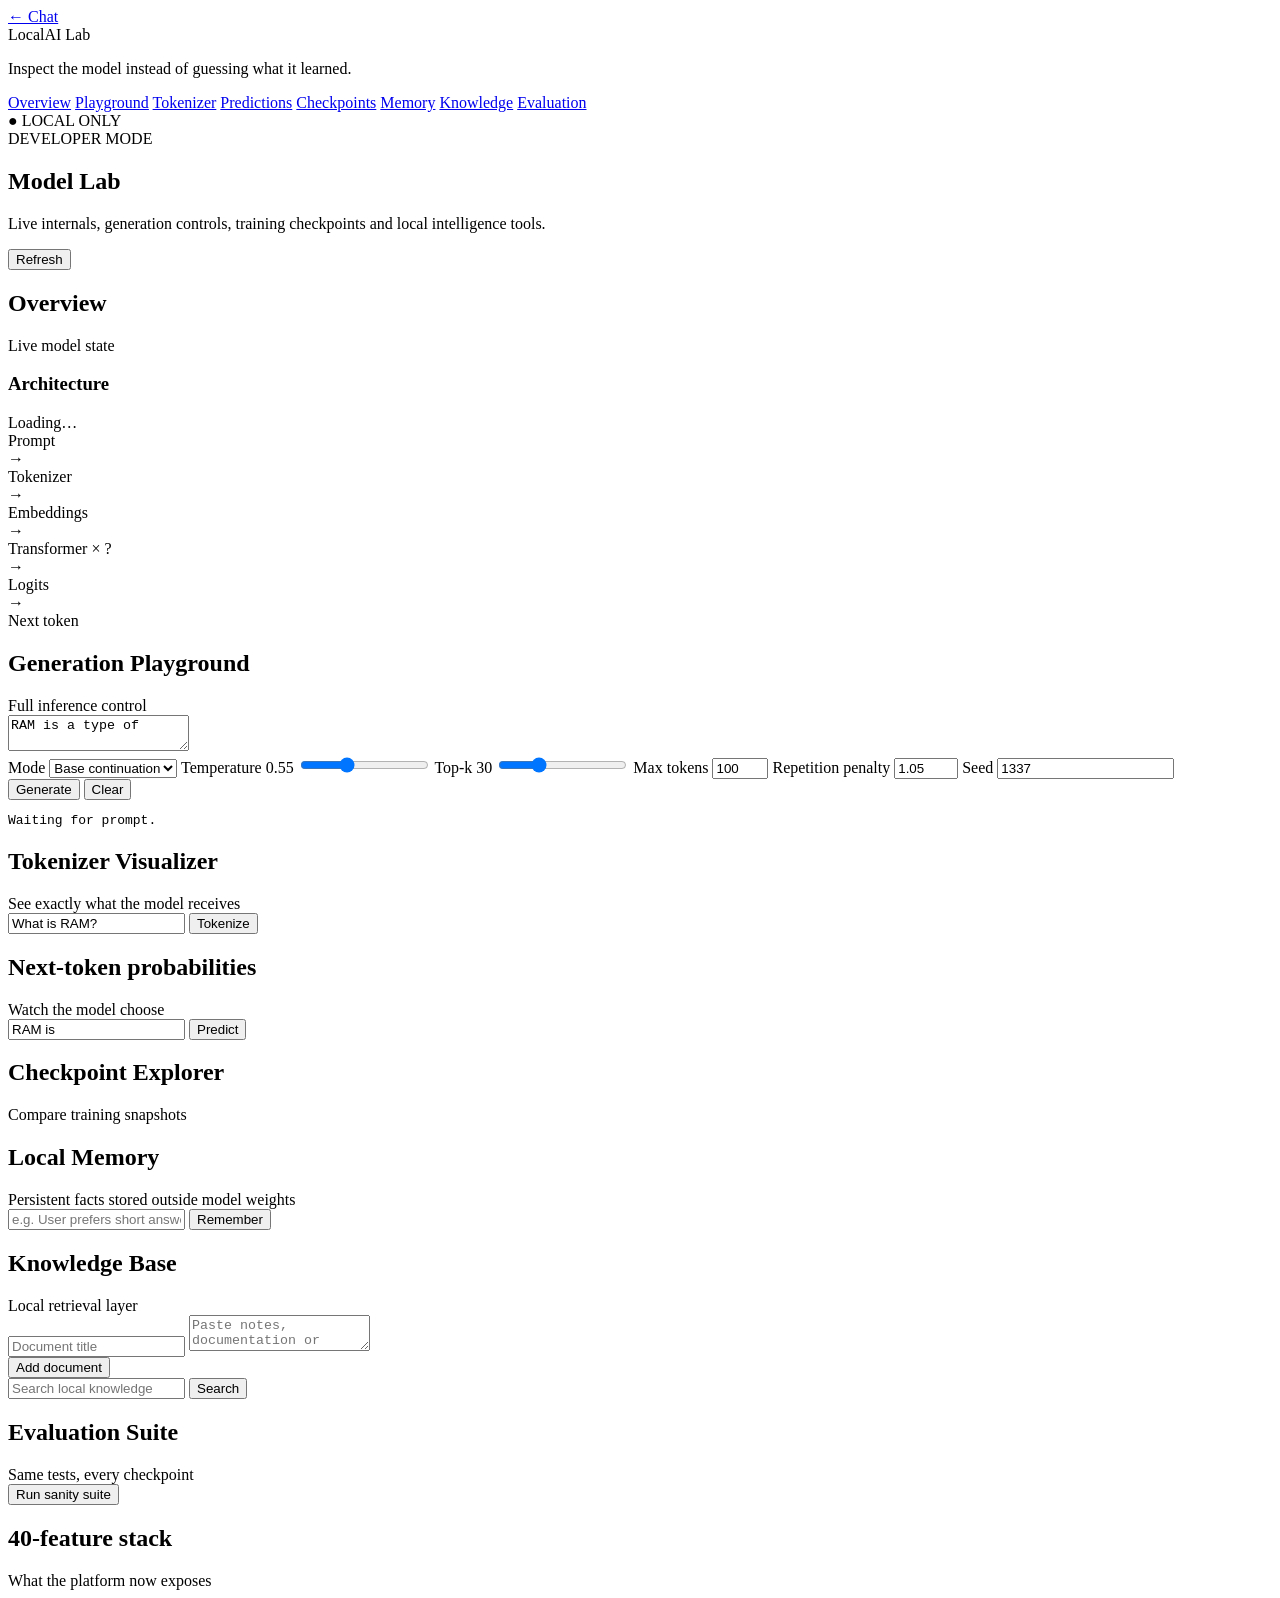
==== templates/lab.html @ 17532817 "Add LocalAI 40-feature model lab" ====
<!doctype html>
<html lang="en">
<head>
  <meta charset="utf-8">
  <meta name="viewport" content="width=device-width, initial-scale=1">
  <title>LocalAI Lab</title>
  <link rel="preconnect" href="https://fonts.googleapis.com">
  <link rel="preconnect" href="https://fonts.gstatic.com" crossorigin>
  <link href="https://fonts.googleapis.com/css2?family=Inter:wght@400;500;600;700&display=swap" rel="stylesheet">
  <link rel="stylesheet" href="/static/lab.css">
</head>
<body>
  <aside class="lab-sidebar">
    <a class="back-link" href="/">← Chat</a>
    <div class="lab-brand">LocalAI <span>Lab</span></div>
    <p>Inspect the model instead of guessing what it learned.</p>
    <nav>
      <a href="#overview">Overview</a>
      <a href="#playground">Playground</a>
      <a href="#tokens">Tokenizer</a>
      <a href="#predictions">Predictions</a>
      <a href="#checkpoints">Checkpoints</a>
      <a href="#memory">Memory</a>
      <a href="#knowledge">Knowledge</a>
      <a href="#evaluation">Evaluation</a>
    </nav>
    <div class="privacy-badge">● LOCAL ONLY</div>
  </aside>

  <main class="lab-main">
    <section class="hero">
      <div>
        <div class="eyebrow">DEVELOPER MODE</div>
        <h1>Model Lab</h1>
        <p>Live internals, generation controls, training checkpoints and local intelligence tools.</p>
      </div>
      <button id="refreshAll" class="secondary">Refresh</button>
    </section>

    <section id="overview">
      <div class="section-title">
        <h2>Overview</h2>
        <span>Live model state</span>
      </div>
      <div id="metricGrid" class="metric-grid"></div>

      <div class="panel architecture">
        <div class="panel-head">
          <h3>Architecture</h3>
          <span id="architectureLabel">Loading…</span>
        </div>
        <div class="architecture-flow">
          <div>Prompt</div><b>→</b>
          <div>Tokenizer</div><b>→</b>
          <div>Embeddings</div><b>→</b>
          <div id="blocksNode">Transformer × ?</div><b>→</b>
          <div>Logits</div><b>→</b>
          <div>Next token</div>
        </div>
      </div>
    </section>

    <section id="playground">
      <div class="section-title">
        <h2>Generation Playground</h2>
        <span>Full inference control</span>
      </div>
      <div class="panel">
        <textarea id="playgroundPrompt" placeholder="Type a prompt…">RAM is a type of</textarea>
        <div class="control-grid">
          <label>Mode
            <select id="mode">
              <option value="continuation">Base continuation</option>
              <option value="chat">Chat prompt</option>
            </select>
          </label>
          <label>Temperature <output id="temperatureValue">0.55</output>
            <input id="temperature" type="range" min="0.05" max="1.5" step="0.05" value="0.55">
          </label>
          <label>Top-k <output id="topKValue">30</output>
            <input id="topK" type="range" min="1" max="100" step="1" value="30">
          </label>
          <label>Max tokens
            <input id="maxTokens" type="number" min="1" max="400" value="100">
          </label>
          <label>Repetition penalty
            <input id="repetitionPenalty" type="number" min="1" max="2" step="0.01" value="1.05">
          </label>
          <label>Seed
            <input id="seed" type="number" value="1337">
          </label>
        </div>
        <div class="button-row">
          <button id="generateBtn">Generate</button>
          <button id="clearOutput" class="secondary">Clear</button>
        </div>
        <pre id="generationOutput" class="output">Waiting for prompt.</pre>
        <div id="generationStats" class="tiny-stats"></div>
      </div>
    </section>

    <section id="tokens">
      <div class="section-title">
        <h2>Tokenizer Visualizer</h2>
        <span>See exactly what the model receives</span>
      </div>
      <div class="panel">
        <div class="inline-input">
          <input id="tokenText" value="What is RAM?" placeholder="Text to tokenize">
          <button id="tokenizeBtn">Tokenize</button>
        </div>
        <div id="tokenSummary" class="tiny-stats"></div>
        <div id="tokenList" class="token-list"></div>
      </div>
    </section>

    <section id="predictions">
      <div class="section-title">
        <h2>Next-token probabilities</h2>
        <span>Watch the model choose</span>
      </div>
      <div class="panel">
        <div class="inline-input">
          <input id="predictionPrompt" value="RAM is" placeholder="Prompt">
          <button id="predictBtn">Predict</button>
        </div>
        <div id="predictionMeta" class="tiny-stats"></div>
        <div id="predictionList" class="prediction-list"></div>
      </div>
    </section>

    <section id="checkpoints">
      <div class="section-title">
        <h2>Checkpoint Explorer</h2>
        <span>Compare training snapshots</span>
      </div>
      <div id="checkpointList" class="checkpoint-grid"></div>
    </section>

    <section id="memory">
      <div class="section-title">
        <h2>Local Memory</h2>
        <span>Persistent facts stored outside model weights</span>
      </div>
      <div class="panel">
        <div class="inline-input">
          <input id="memoryText" placeholder="e.g. User prefers short answers">
          <button id="addMemoryBtn">Remember</button>
        </div>
        <div id="memoryList" class="stack-list"></div>
      </div>
    </section>

    <section id="knowledge">
      <div class="section-title">
        <h2>Knowledge Base</h2>
        <span>Local retrieval layer</span>
      </div>
      <div class="panel">
        <input id="knowledgeTitle" placeholder="Document title">
        <textarea id="knowledgeContent" placeholder="Paste notes, documentation or reference text…"></textarea>
        <div class="button-row">
          <button id="addKnowledgeBtn">Add document</button>
        </div>
        <div class="inline-input">
          <input id="knowledgeQuery" placeholder="Search local knowledge">
          <button id="searchKnowledgeBtn" class="secondary">Search</button>
        </div>
        <div id="knowledgeResults" class="stack-list"></div>
        <div id="knowledgeList" class="stack-list"></div>
      </div>
    </section>

    <section id="evaluation">
      <div class="section-title">
        <h2>Evaluation Suite</h2>
        <span>Same tests, every checkpoint</span>
      </div>
      <div class="panel">
        <button id="runEvalBtn">Run sanity suite</button>
        <div id="evalResults" class="eval-grid"></div>
      </div>
    </section>

    <section>
      <div class="section-title">
        <h2>40-feature stack</h2>
        <span>What the platform now exposes</span>
      </div>
      <div id="featureGrid" class="feature-grid"></div>
    </section>
  </main>

  <script src="/static/lab.js"></script>
</body>
</html>
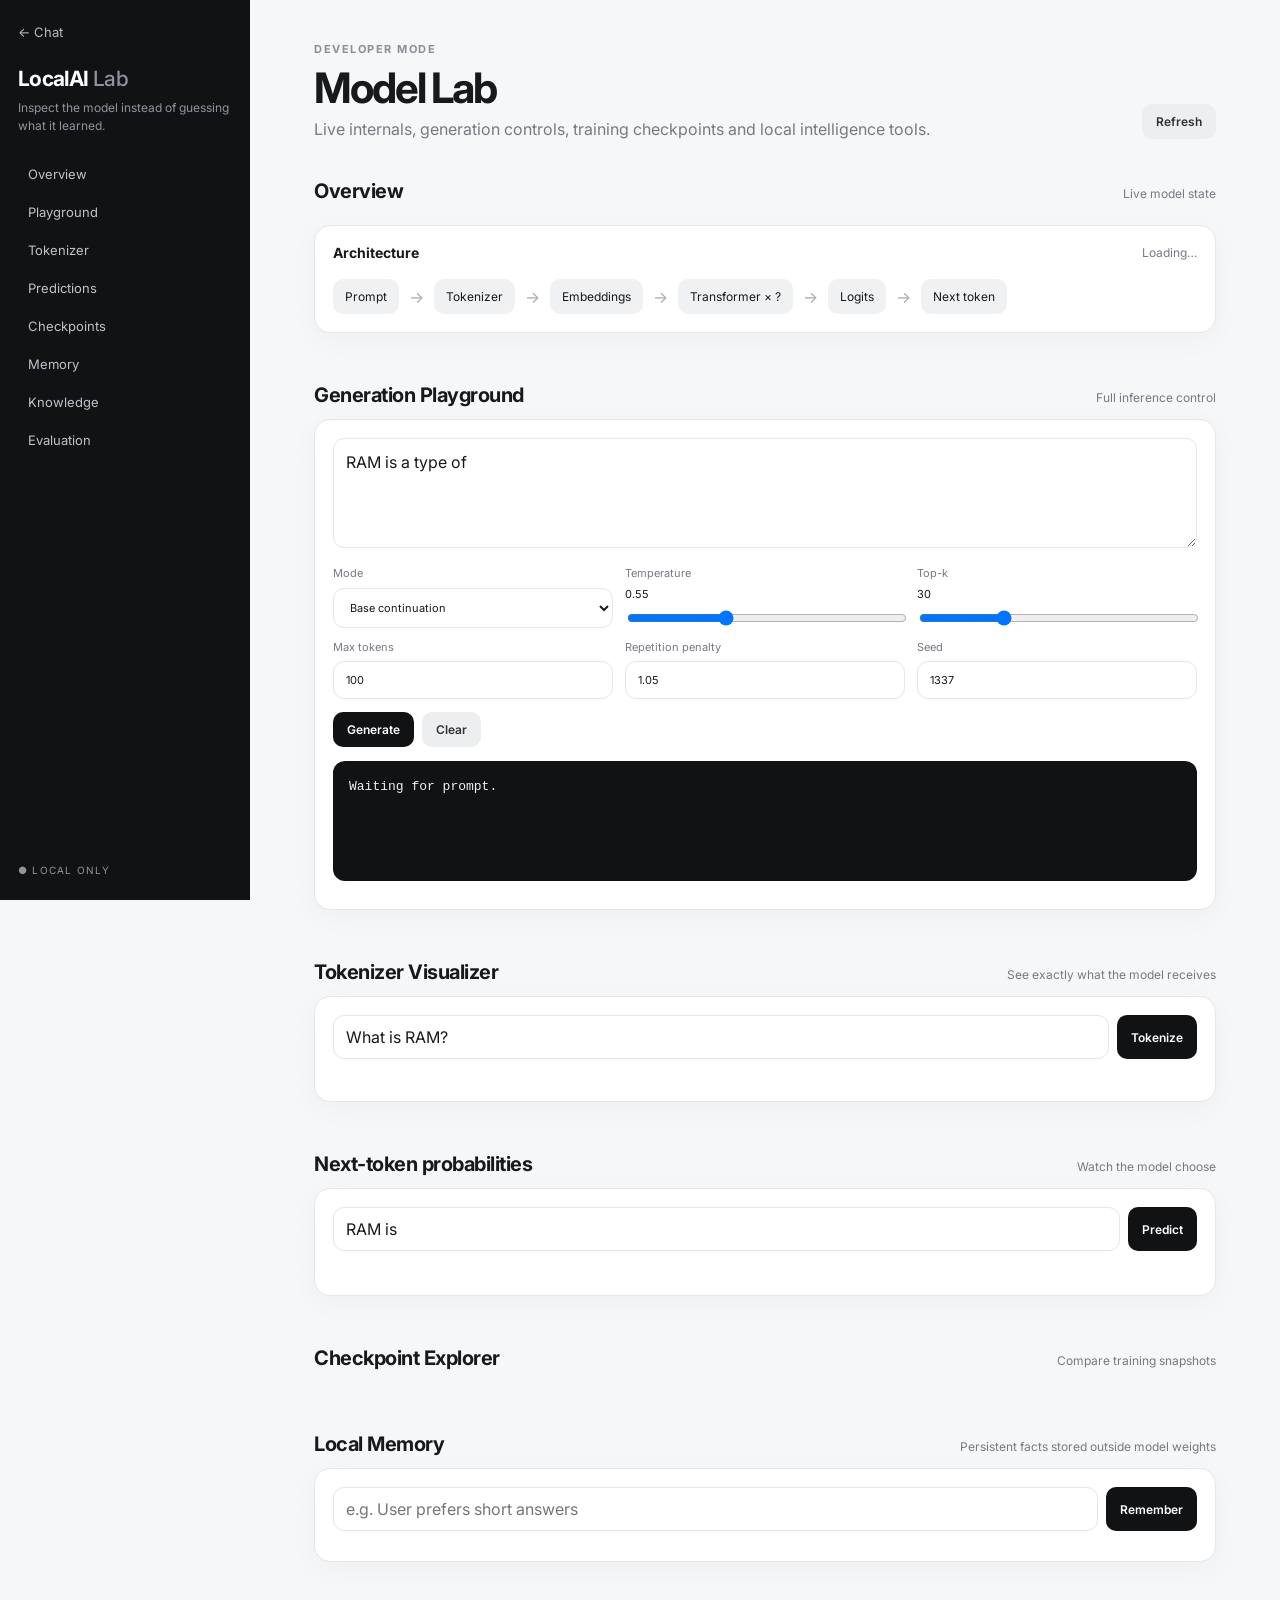
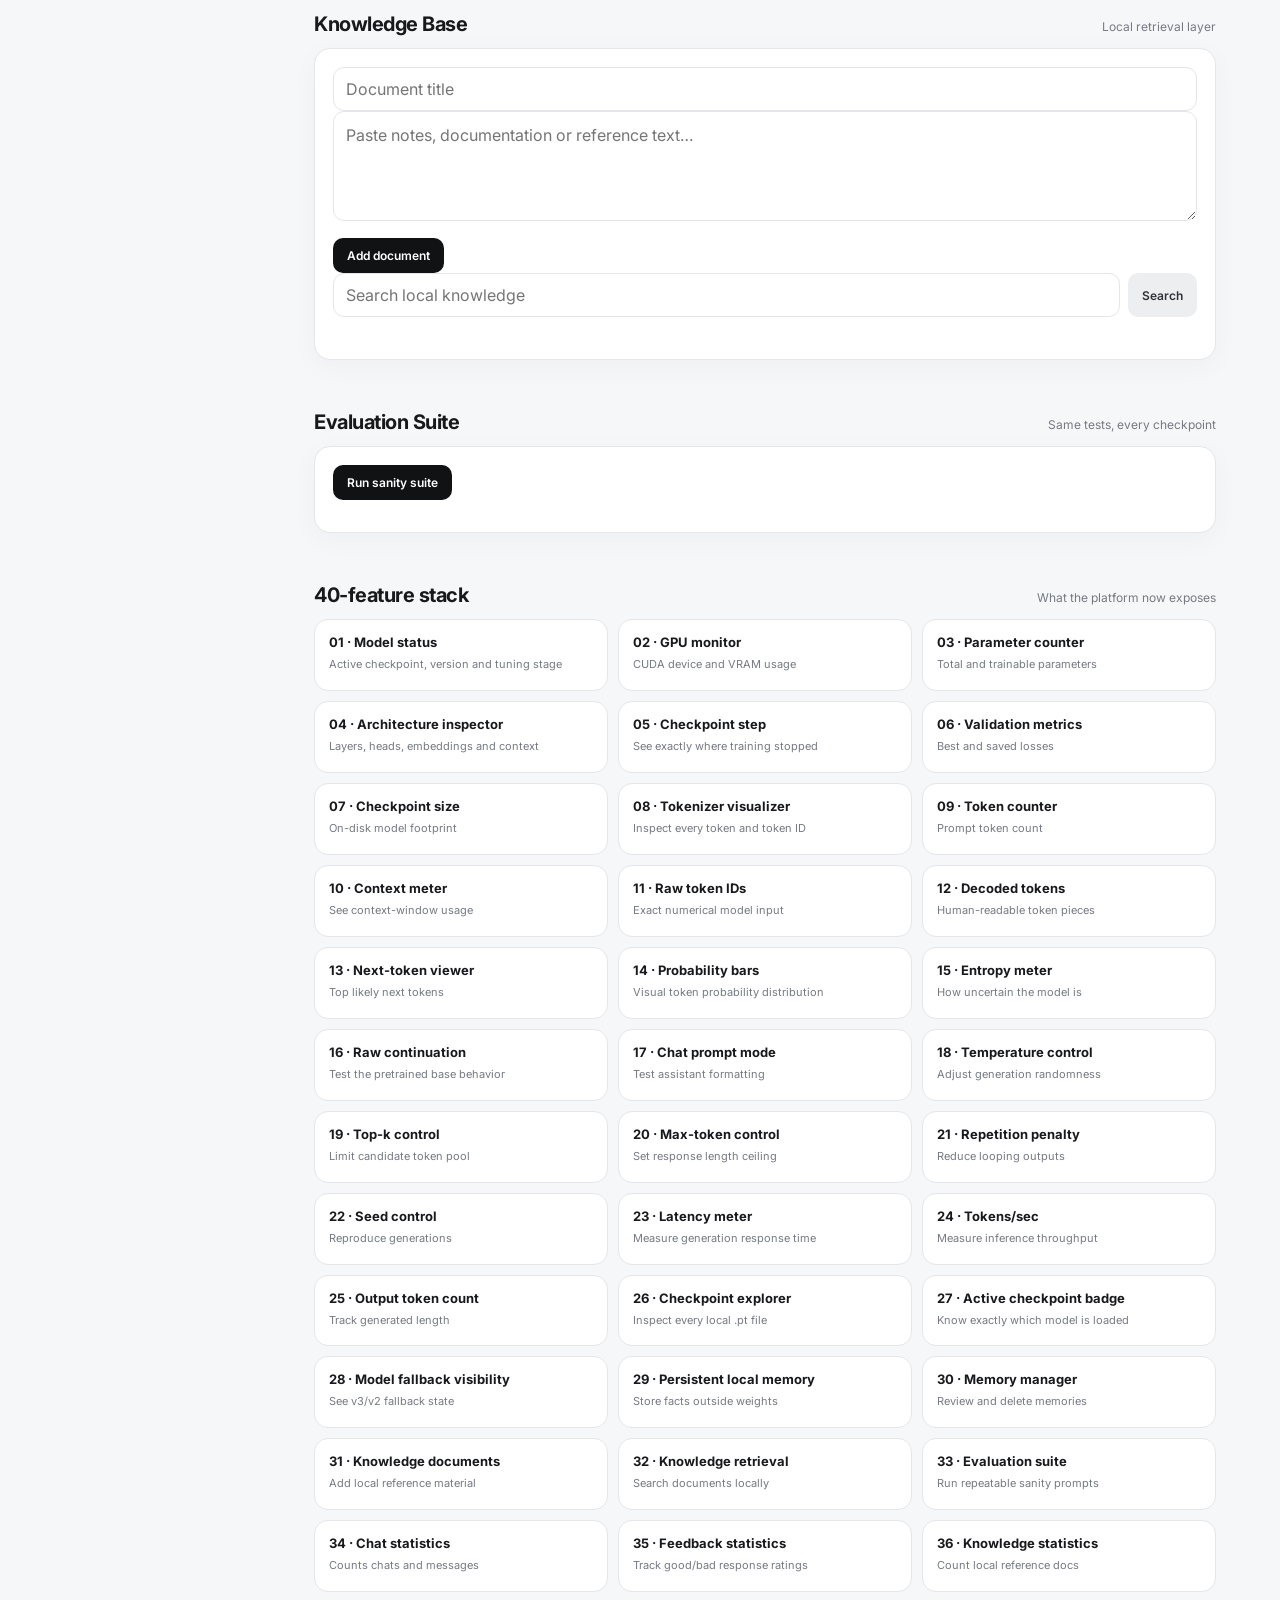
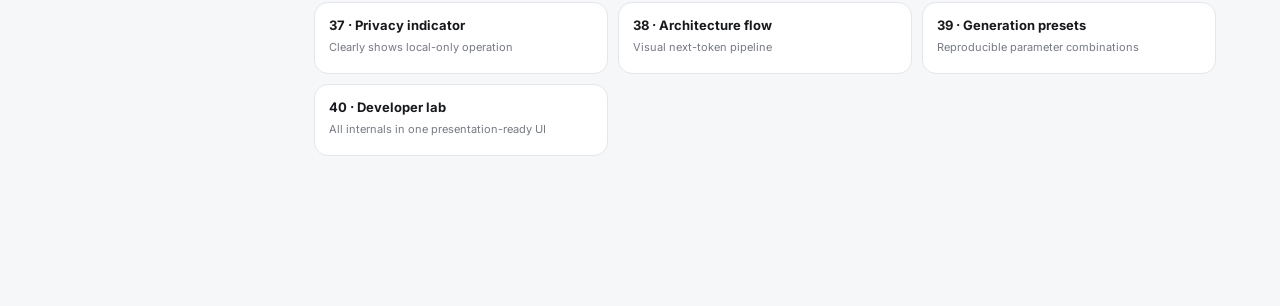
==== commit 6200875c: "Wire favicon in Model Lab" ====
--- a/templates/lab.html
+++ b/templates/lab.html
@@ -4,6 +4,7 @@
   <meta charset="utf-8">
   <meta name="viewport" content="width=device-width, initial-scale=1">
   <title>LocalAI Lab</title>
+  <link rel="icon" type="image/svg+xml" href="/static/favicon.svg">
   <link rel="preconnect" href="https://fonts.googleapis.com">
   <link rel="preconnect" href="https://fonts.gstatic.com" crossorigin>
   <link href="https://fonts.googleapis.com/css2?family=Inter:wght@400;500;600;700&display=swap" rel="stylesheet">
--- a/static/lab.css
+++ b/static/lab.css
@@ -0,0 +1,268 @@
+:root {
+  --bg:#f6f7f8;
+  --panel:#fff;
+  --sidebar:#111214;
+  --text:#18191c;
+  --muted:#767a83;
+  --border:#e4e6e9;
+  --dark:#111214;
+  --soft:#f0f1f3;
+}
+
+*{box-sizing:border-box}
+html{scroll-behavior:smooth}
+body{
+  margin:0;
+  font-family:Inter,system-ui,sans-serif;
+  color:var(--text);
+  background:var(--bg);
+}
+button,input,textarea,select{font:inherit}
+
+.lab-sidebar{
+  position:fixed;
+  inset:0 auto 0 0;
+  width:250px;
+  padding:24px 18px;
+  background:var(--sidebar);
+  color:white;
+  display:flex;
+  flex-direction:column;
+  z-index:10;
+}
+.back-link{color:#b7bbc3;text-decoration:none;font-size:13px;margin-bottom:26px}
+.lab-brand{font-size:21px;font-weight:700;letter-spacing:-.03em}
+.lab-brand span{color:#8e949f;font-weight:500}
+.lab-sidebar p{font-size:12px;line-height:1.5;color:#8f949d;margin:8px 0 22px}
+.lab-sidebar nav{display:grid;gap:4px}
+.lab-sidebar nav a{
+  color:#bec2ca;
+  text-decoration:none;
+  padding:9px 10px;
+  border-radius:9px;
+  font-size:13px;
+}
+.lab-sidebar nav a:hover{background:#202226;color:#fff}
+.privacy-badge{
+  margin-top:auto;
+  font-size:10px;
+  letter-spacing:.12em;
+  color:#8f949d;
+}
+
+.lab-main{
+  margin-left:250px;
+  padding:42px clamp(22px,5vw,78px) 100px;
+  max-width:1500px;
+}
+.hero{
+  display:flex;
+  align-items:flex-end;
+  justify-content:space-between;
+  gap:20px;
+  margin-bottom:40px;
+}
+.eyebrow{font-size:11px;font-weight:700;letter-spacing:.14em;color:#8b9098}
+h1{font-size:42px;letter-spacing:-.05em;margin:6px 0}
+.hero p{color:var(--muted);margin:0}
+section{margin-bottom:50px;scroll-margin-top:25px}
+.section-title{
+  display:flex;
+  align-items:baseline;
+  justify-content:space-between;
+  gap:18px;
+  margin-bottom:12px;
+}
+.section-title h2{font-size:20px;letter-spacing:-.025em;margin:0}
+.section-title span{font-size:12px;color:var(--muted)}
+
+.panel{
+  background:var(--panel);
+  border:1px solid var(--border);
+  border-radius:16px;
+  padding:18px;
+  box-shadow:0 7px 28px rgba(0,0,0,.035);
+}
+.panel-head{display:flex;align-items:center;justify-content:space-between}
+.panel-head h3{margin:0;font-size:14px}
+.panel-head span{font-size:12px;color:var(--muted)}
+
+.metric-grid{
+  display:grid;
+  grid-template-columns:repeat(4,minmax(0,1fr));
+  gap:10px;
+  margin-bottom:10px;
+}
+.metric{
+  background:var(--panel);
+  border:1px solid var(--border);
+  border-radius:14px;
+  padding:15px;
+}
+.metric small{display:block;color:var(--muted);font-size:11px;margin-bottom:7px}
+.metric strong{font-size:20px;letter-spacing:-.025em}
+
+.architecture-flow{
+  display:flex;
+  align-items:center;
+  gap:10px;
+  overflow:auto;
+  padding-top:18px;
+}
+.architecture-flow div{
+  white-space:nowrap;
+  background:var(--soft);
+  padding:10px 12px;
+  border-radius:10px;
+  font-size:12px;
+}
+.architecture-flow b{color:#aaa;font-weight:400}
+
+textarea,input,select{
+  width:100%;
+  border:1px solid var(--border);
+  border-radius:11px;
+  outline:none;
+  background:#fff;
+  color:var(--text);
+  padding:11px 12px;
+  transition:border-color .15s,box-shadow .15s;
+}
+textarea{min-height:110px;resize:vertical;line-height:1.5}
+textarea:focus,input:focus,select:focus{
+  border-color:#b9bcc2;
+  box-shadow:0 0 0 3px rgba(0,0,0,.04);
+}
+
+.control-grid{
+  display:grid;
+  grid-template-columns:repeat(3,minmax(0,1fr));
+  gap:12px;
+  margin-top:14px;
+}
+.control-grid label{
+  font-size:11px;
+  color:var(--muted);
+  display:grid;
+  gap:7px;
+}
+.control-grid output{float:right;color:var(--text)}
+input[type="range"]{padding:0;border:0}
+
+button{
+  border:0;
+  border-radius:10px;
+  padding:10px 14px;
+  background:#111214;
+  color:#fff;
+  cursor:pointer;
+  font-weight:600;
+  font-size:12px;
+  transition:transform .15s,opacity .15s,background .15s;
+}
+button:hover{opacity:.88}
+button:active{transform:scale(.98)}
+button.secondary{
+  background:#eceef0;
+  color:#303238;
+}
+.button-row{display:flex;gap:8px;margin-top:13px}
+.inline-input{
+  display:grid;
+  grid-template-columns:1fr auto;
+  gap:8px;
+  margin-bottom:12px;
+}
+
+.output{
+  min-height:120px;
+  margin:14px 0 0;
+  padding:16px;
+  white-space:pre-wrap;
+  border-radius:12px;
+  background:#111214;
+  color:#eef0f3;
+  font-family:ui-monospace,SFMono-Regular,Menlo,monospace;
+  font-size:13px;
+  line-height:1.55;
+}
+.tiny-stats{
+  display:flex;
+  gap:14px;
+  flex-wrap:wrap;
+  color:var(--muted);
+  font-size:11px;
+  margin-top:10px;
+}
+
+.token-list{display:flex;flex-wrap:wrap;gap:7px;margin-top:12px}
+.token{
+  border:1px solid var(--border);
+  background:#fafafa;
+  border-radius:9px;
+  padding:7px 9px;
+  font-size:12px;
+}
+.token b{display:block;font-size:9px;color:#969aa2;margin-bottom:2px}
+
+.prediction-list{display:grid;gap:8px;margin-top:14px}
+.prediction{
+  display:grid;
+  grid-template-columns:110px 1fr 70px;
+  gap:12px;
+  align-items:center;
+  font-size:12px;
+}
+.prediction .bar{
+  height:8px;background:#eceef0;border-radius:99px;overflow:hidden
+}
+.prediction .bar span{display:block;height:100%;background:#111214;border-radius:99px}
+
+.checkpoint-grid,.feature-grid{
+  display:grid;
+  grid-template-columns:repeat(3,minmax(0,1fr));
+  gap:10px;
+}
+.checkpoint,.feature{
+  background:#fff;
+  border:1px solid var(--border);
+  border-radius:14px;
+  padding:14px;
+}
+.checkpoint.active{border-color:#111214;box-shadow:inset 0 0 0 1px #111214}
+.checkpoint h4,.feature h4{margin:0 0 7px;font-size:13px}
+.checkpoint p,.feature p{margin:3px 0;color:var(--muted);font-size:11px;line-height:1.45}
+
+.stack-list{display:grid;gap:8px;margin-top:12px}
+.stack-item{
+  border:1px solid var(--border);
+  border-radius:11px;
+  padding:11px 12px;
+  display:flex;
+  gap:12px;
+  justify-content:space-between;
+  align-items:flex-start;
+}
+.stack-item h4{margin:0 0 4px;font-size:12px}
+.stack-item p{margin:0;color:var(--muted);font-size:11px;line-height:1.45}
+.stack-item button{padding:6px 8px;background:#eee;color:#555}
+
+.eval-grid{display:grid;gap:9px;margin-top:14px}
+.eval-card{border:1px solid var(--border);border-radius:11px;padding:12px}
+.eval-card strong{font-size:12px}
+.eval-card p{font-size:12px;line-height:1.5;color:#4b4f57}
+
+@media(max-width:1000px){
+  .metric-grid{grid-template-columns:repeat(2,minmax(0,1fr))}
+  .checkpoint-grid,.feature-grid{grid-template-columns:repeat(2,minmax(0,1fr))}
+  .control-grid{grid-template-columns:repeat(2,minmax(0,1fr))}
+}
+@media(max-width:720px){
+  .lab-sidebar{position:static;width:auto}
+  .lab-sidebar nav{grid-template-columns:repeat(4,1fr)}
+  .privacy-badge{display:none}
+  .lab-main{margin-left:0;padding:25px 14px 70px}
+  .metric-grid,.checkpoint-grid,.feature-grid,.control-grid{grid-template-columns:1fr}
+  .hero{align-items:flex-start;flex-direction:column}
+  h1{font-size:34px}
+}
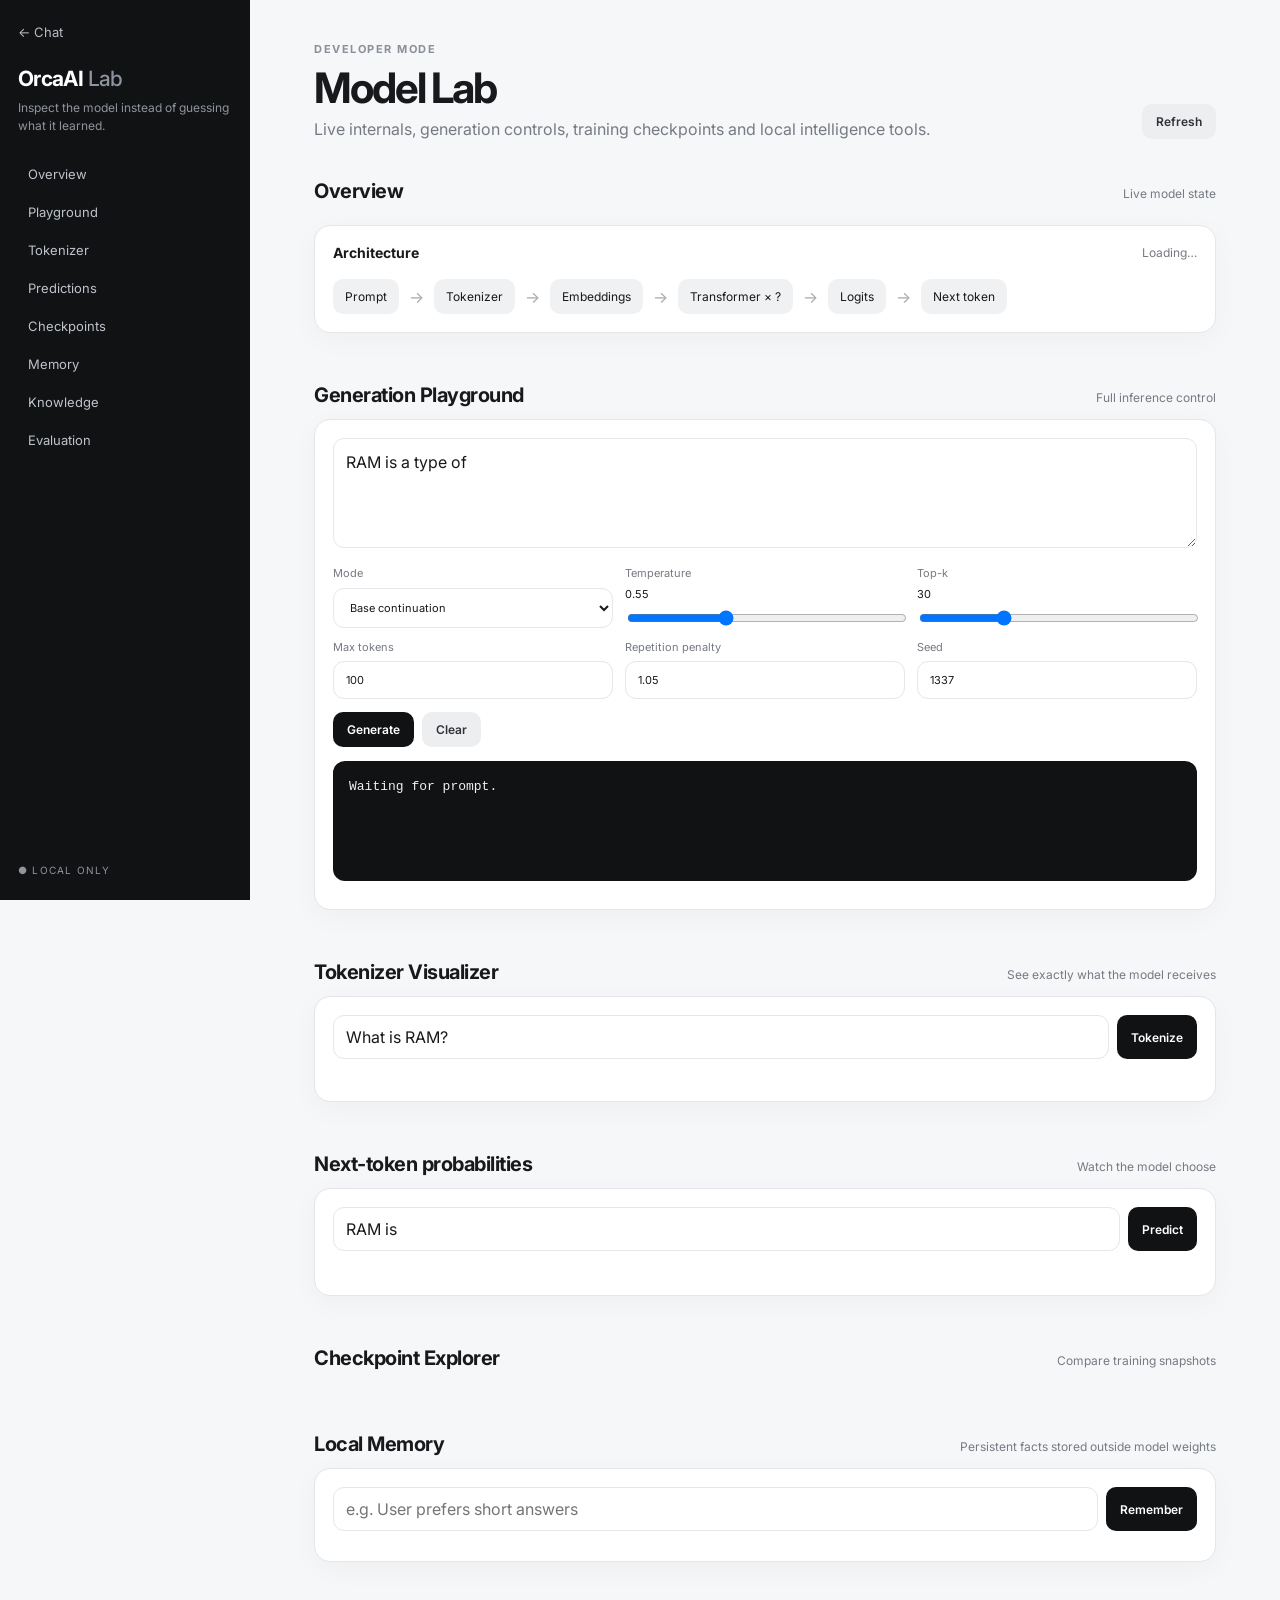
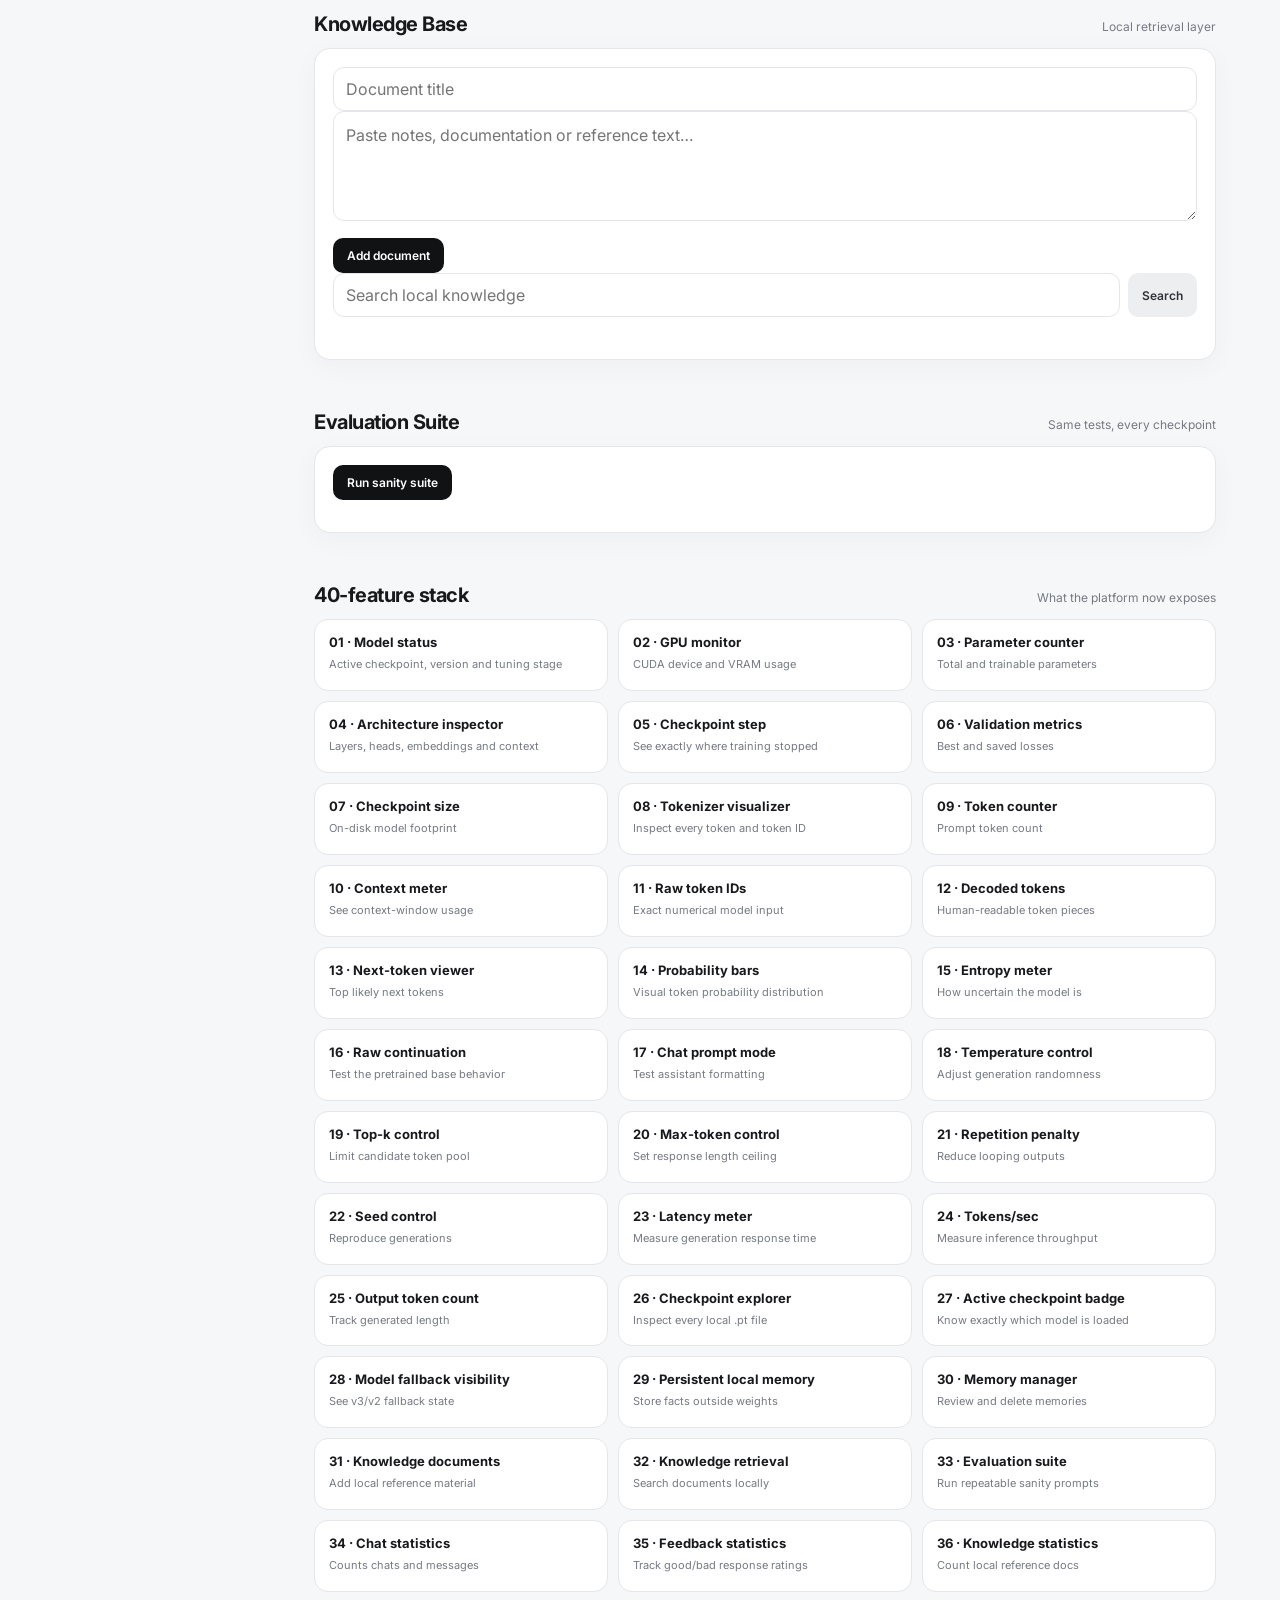
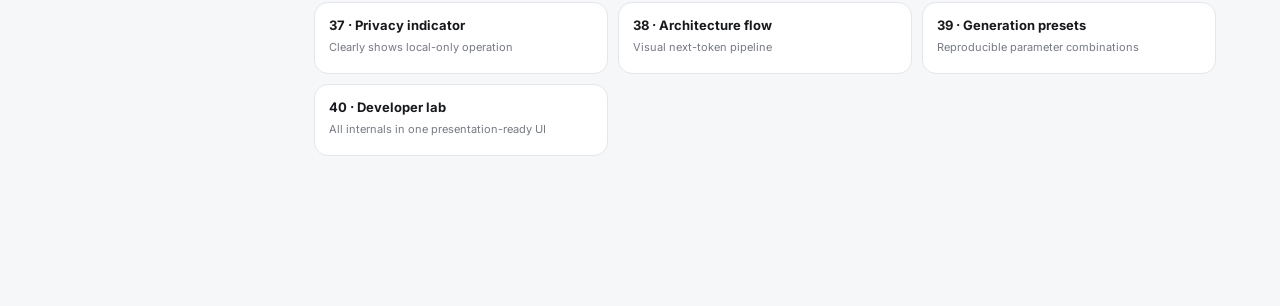
==== commit a9465fa5: "Rebrand model lab to OrcaAI" ====
--- a/templates/lab.html
+++ b/templates/lab.html
@@ -3,7 +3,7 @@
 <head>
   <meta charset="utf-8">
   <meta name="viewport" content="width=device-width, initial-scale=1">
-  <title>LocalAI Lab</title>
+  <title>OrcaAI Lab</title>
   <link rel="icon" type="image/svg+xml" href="/static/favicon.svg">
   <link rel="preconnect" href="https://fonts.googleapis.com">
   <link rel="preconnect" href="https://fonts.gstatic.com" crossorigin>
@@ -13,7 +13,7 @@
 <body>
   <aside class="lab-sidebar">
     <a class="back-link" href="/">← Chat</a>
-    <div class="lab-brand">LocalAI <span>Lab</span></div>
+    <div class="lab-brand">OrcaAI <span>Lab</span></div>
     <p>Inspect the model instead of guessing what it learned.</p>
     <nav>
       <a href="#overview">Overview</a>
